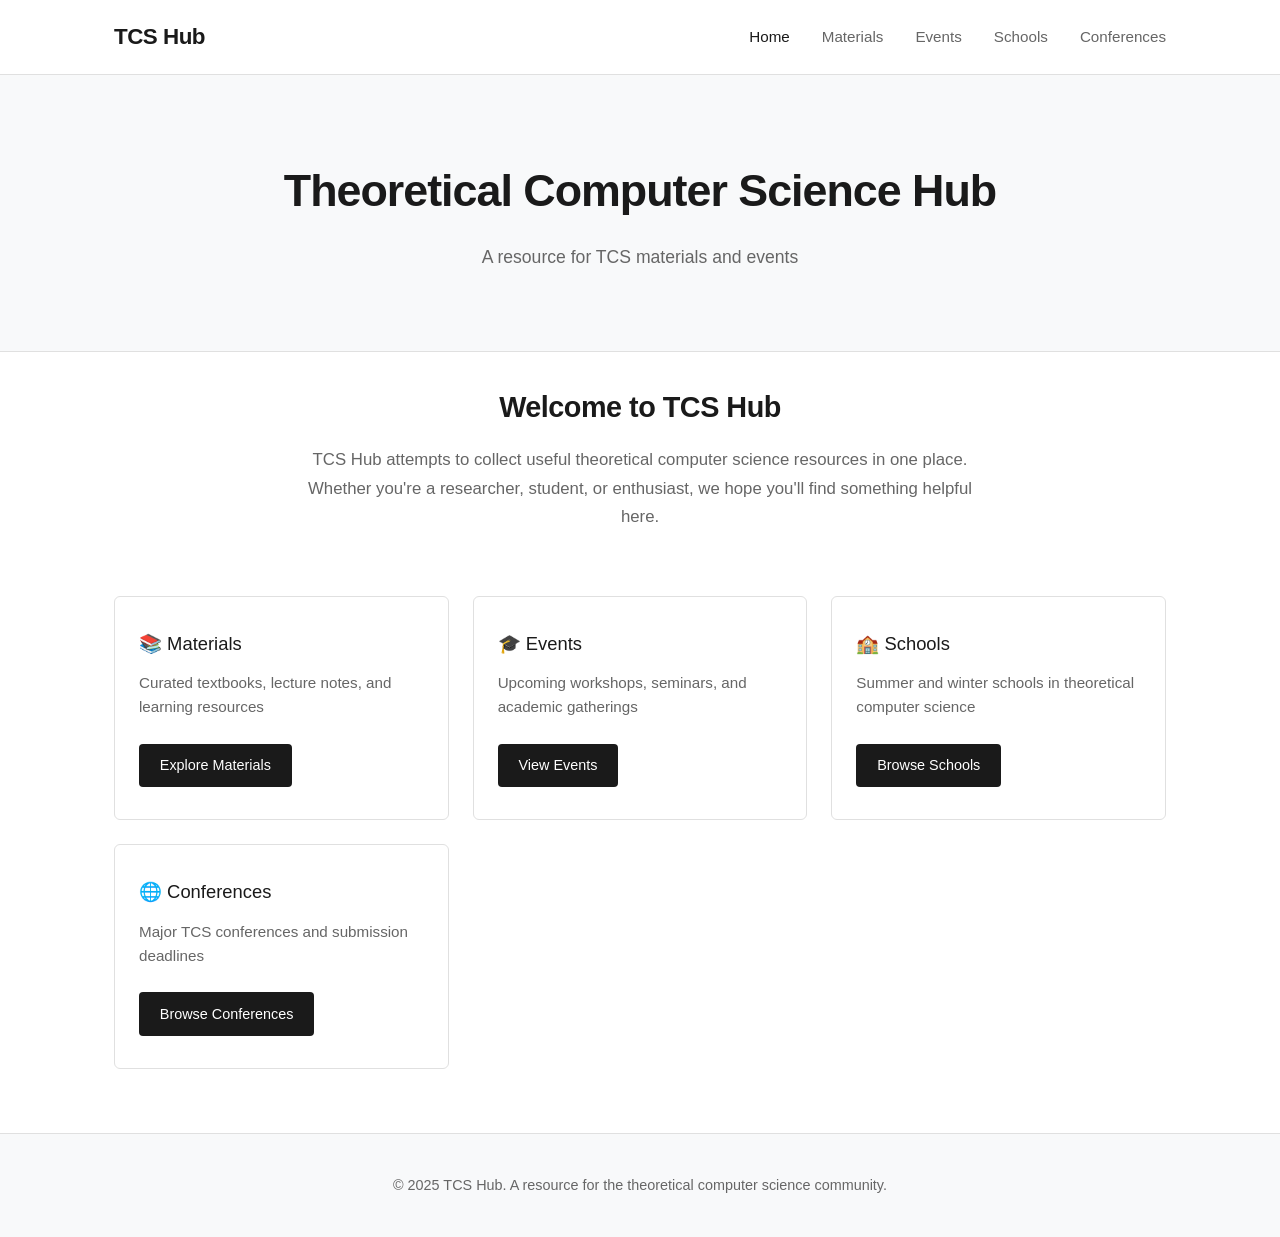
==== site/index.html @ 44e92fa2 "Created website structure" ====
<!DOCTYPE html>
<html lang="en">
<head>
    <meta charset="UTF-8">
    <meta name="viewport" content="width=device-width, initial-scale=1.0">
    <title>TCS Hub - Theoretical Computer Science Resources</title>
    <link rel="stylesheet" href="styles.css">
</head>
<body>
    <nav class="navbar">
        <div class="container">
            <h1 class="logo">TCS Hub</h1>
            <ul class="nav-links">
                <li><a href="index.html" class="active">Home</a></li>
                <li><a href="materials.html">Materials</a></li>
                <li><a href="events.html">Events</a></li>
                <li><a href="schools.html">Schools</a></li>
                <li><a href="conferences.html">Conferences</a></li>
            </ul>
        </div>
    </nav>

    <header class="hero">
        <div class="container">
            <h1>Theoretical Computer Science Hub</h1>
            <p class="subtitle">A resource for TCS materials and events</p>
        </div>
    </header>

    <main class="container">
        <section class="intro">
            <h2>Welcome to TCS Hub</h2>
            <p>TCS Hub attempts to collect useful theoretical computer science resources in one place. Whether you're a researcher, student, or enthusiast, we hope you'll find something helpful here.</p>
        </section>

        <section class="features">
            <div class="feature-grid">
                <div class="feature-card">
                    <h3>📚 Materials</h3>
                    <p>Curated textbooks, lecture notes, and learning resources</p>
                    <a href="materials.html" class="btn">Explore Materials</a>
                </div>
                <div class="feature-card">
                    <h3>🎓 Events</h3>
                    <p>Upcoming workshops, seminars, and academic gatherings</p>
                    <a href="events.html" class="btn">View Events</a>
                </div>
                <div class="feature-card">
                    <h3>🏫 Schools</h3>
                    <p>Summer and winter schools in theoretical computer science</p>
                    <a href="schools.html" class="btn">Browse Schools</a>
                </div>
                <div class="feature-card">
                    <h3>🌐 Conferences</h3>
                    <p>Major TCS conferences and submission deadlines</p>
                    <a href="conferences.html" class="btn">Browse Conferences</a>
                </div>
            </div>
        </section>
    </main>

    <footer>
        <div class="container">
            <p>&copy; 2025 TCS Hub. A resource for the theoretical computer science community.</p>
        </div>
    </footer>
</body>
</html>
---- site/styles.css ----
* {
    margin: 0;
    padding: 0;
    box-sizing: border-box;
}

:root {
    --primary-dark: #1a1a1a;
    --secondary-dark: #2d2d2d;
    --text-color: #333333;
    --text-light: #666666;
    --accent-blue: #5a7a95;
    --background: #ffffff;
    --background-light: #f8f9fa;
    --border-color: #e0e0e0;
    --hover-bg: #f5f5f5;
}

@media (prefers-color-scheme: dark) {
    :root {
        --primary-dark: #e8e8e8;
        --secondary-dark: #d0d0d0;
        --text-color: #e0e0e0;
        --text-light: #a0a0a0;
        --accent-blue: #7a9ab5;
        --background: #1a1a1a;
        --background-light: #242424;
        --border-color: #3a3a3a;
        --hover-bg: #2d2d2d;
    }
}

body {
    font-family: -apple-system, BlinkMacSystemFont, 'Segoe UI', 'Helvetica Neue', Arial, sans-serif;
    line-height: 1.6;
    color: var(--text-color);
    background-color: var(--background);
    font-size: 16px;
}

.container {
    max-width: 1100px;
    margin: 0 auto;
    padding: 0 24px;
}

/* Navigation */
.navbar {
    background-color: var(--background);
    padding: 1.2rem 0;
    border-bottom: 1px solid var(--border-color);
}

.navbar .container {
    display: flex;
    justify-content: space-between;
    align-items: center;
}

.logo {
    color: var(--primary-dark);
    font-size: 1.4rem;
    font-weight: 600;
    letter-spacing: -0.5px;
}

.nav-links {
    display: flex;
    list-style: none;
    gap: 2rem;
}

.nav-links a {
    color: var(--text-light);
    text-decoration: none;
    transition: color 0.2s ease;
    font-weight: 400;
    font-size: 0.95rem;
}

.nav-links a:hover {
    color: var(--text-color);
}

.nav-links a.active {
    color: var(--primary-dark);
    font-weight: 500;
}

/* Hero Section */
.hero {
    background-color: var(--background-light);
    padding: 5rem 0;
    text-align: center;
    border-bottom: 1px solid var(--border-color);
}

.hero h1 {
    font-size: 2.8rem;
    font-weight: 600;
    color: var(--primary-dark);
    margin-bottom: 1rem;
    letter-spacing: -1px;
}

.subtitle {
    font-size: 1.1rem;
    color: var(--text-light);
    font-weight: 400;
}

/* Main Content */
main {
    padding: 4rem 0;
    min-height: calc(100vh - 400px);
}

.intro {
    text-align: center;
    margin-bottom: 4rem;
    margin-top: 2rem;
    max-width: 700px;
    margin-left: auto;
    margin-right: auto;
}

.intro h2 {
    color: var(--primary-dark);
    margin-bottom: 1rem;
    font-size: 1.8rem;
    font-weight: 600;
    letter-spacing: -0.5px;
}

.intro p {
    color: var(--text-light);
    font-size: 1.05rem;
    line-height: 1.7;
}

/* Feature Grid */
.feature-grid {
    display: grid;
    grid-template-columns: repeat(auto-fit, minmax(260px, 1fr));
    gap: 1.5rem;
    margin-top: 2rem;
}

.feature-card {
    background: var(--background);
    border: 1px solid var(--border-color);
    border-radius: 6px;
    padding: 2rem 1.5rem;
    text-align: left;
    transition: all 0.2s ease;
}

.feature-card:hover {
    border-color: var(--accent-blue);
    box-shadow: 0 2px 12px rgba(0, 0, 0, 0.06);
}

.feature-card h3 {
    color: var(--primary-dark);
    margin-bottom: 0.8rem;
    font-size: 1.15rem;
    font-weight: 500;
}

.feature-card p {
    margin-bottom: 1.5rem;
    color: var(--text-light);
    font-size: 0.95rem;
    line-height: 1.6;
}

/* Buttons */
.btn {
    display: inline-block;
    padding: 0.65rem 1.3rem;
    background-color: var(--primary-dark);
    color: var(--background);
    text-decoration: none;
    border-radius: 4px;
    transition: all 0.2s ease;
    font-weight: 400;
    font-size: 0.9rem;
}

.btn:hover {
    background-color: var(--secondary-dark);
    transform: translateY(-1px);
}

/* Content Pages */
.page-header {
    background-color: var(--background-light);
    padding: 3rem 0;
    margin-bottom: 3rem;
    border-bottom: 1px solid var(--border-color);
}

.page-header h1 {
    color: var(--primary-dark);
    font-size: 2.2rem;
    font-weight: 600;
    margin-bottom: 0.5rem;
    letter-spacing: -0.5px;
}

.page-header p {
    color: var(--text-light);
    font-size: 1.05rem;
}

.content-section {
    margin-bottom: 3rem;
}

.content-section h2 {
    color: var(--primary-dark);
    margin-bottom: 1.5rem;
    font-size: 1.6rem;
    font-weight: 600;
    letter-spacing: -0.3px;
}

.content-section > p {
    color: var(--text-light);
    font-size: 1.05rem;
    line-height: 1.7;
    margin-bottom: 1rem;
}

.resource-list {
    list-style: none;
    margin-top: 1.5rem;
}

.resource-item {
    background: var(--background);
    border: 1px solid var(--border-color);
    border-left: 3px solid var(--accent-blue);
    padding: 1.5rem;
    margin-bottom: 1.2rem;
    border-radius: 4px;
    transition: all 0.2s ease;
}

.resource-item:hover {
    box-shadow: 0 2px 8px rgba(0, 0, 0, 0.05);
}

.resource-item h3 {
    color: var(--primary-dark);
    margin-bottom: 0.6rem;
    font-size: 1.1rem;
    font-weight: 500;
}

.resource-item p {
    color: var(--text-light);
    margin-bottom: 0.5rem;
    font-size: 0.95rem;
    line-height: 1.6;
}

.resource-item p strong {
    color: var(--text-color);
    font-weight: 500;
}

.resource-item a {
    color: var(--accent-blue);
    text-decoration: none;
    font-weight: 400;
    font-size: 0.95rem;
}

.resource-item a:hover {
    text-decoration: underline;
}

/* Footer */
footer {
    background-color: var(--background-light);
    color: var(--text-light);
    text-align: center;
    padding: 2.5rem 0;
    margin-top: 4rem;
    border-top: 1px solid var(--border-color);
    font-size: 0.9rem;
}

/* Responsive Design */
@media (max-width: 768px) {
    .navbar .container {
        flex-direction: column;
        gap: 1rem;
    }

    .nav-links {
        flex-wrap: wrap;
        justify-content: center;
        gap: 1.5rem;
    }

    .hero h1 {
        font-size: 2rem;
    }

    .subtitle {
        font-size: 1rem;
    }

    .feature-grid {
        grid-template-columns: 1fr;
    }

    .page-header h1 {
        font-size: 1.8rem;
    }
}
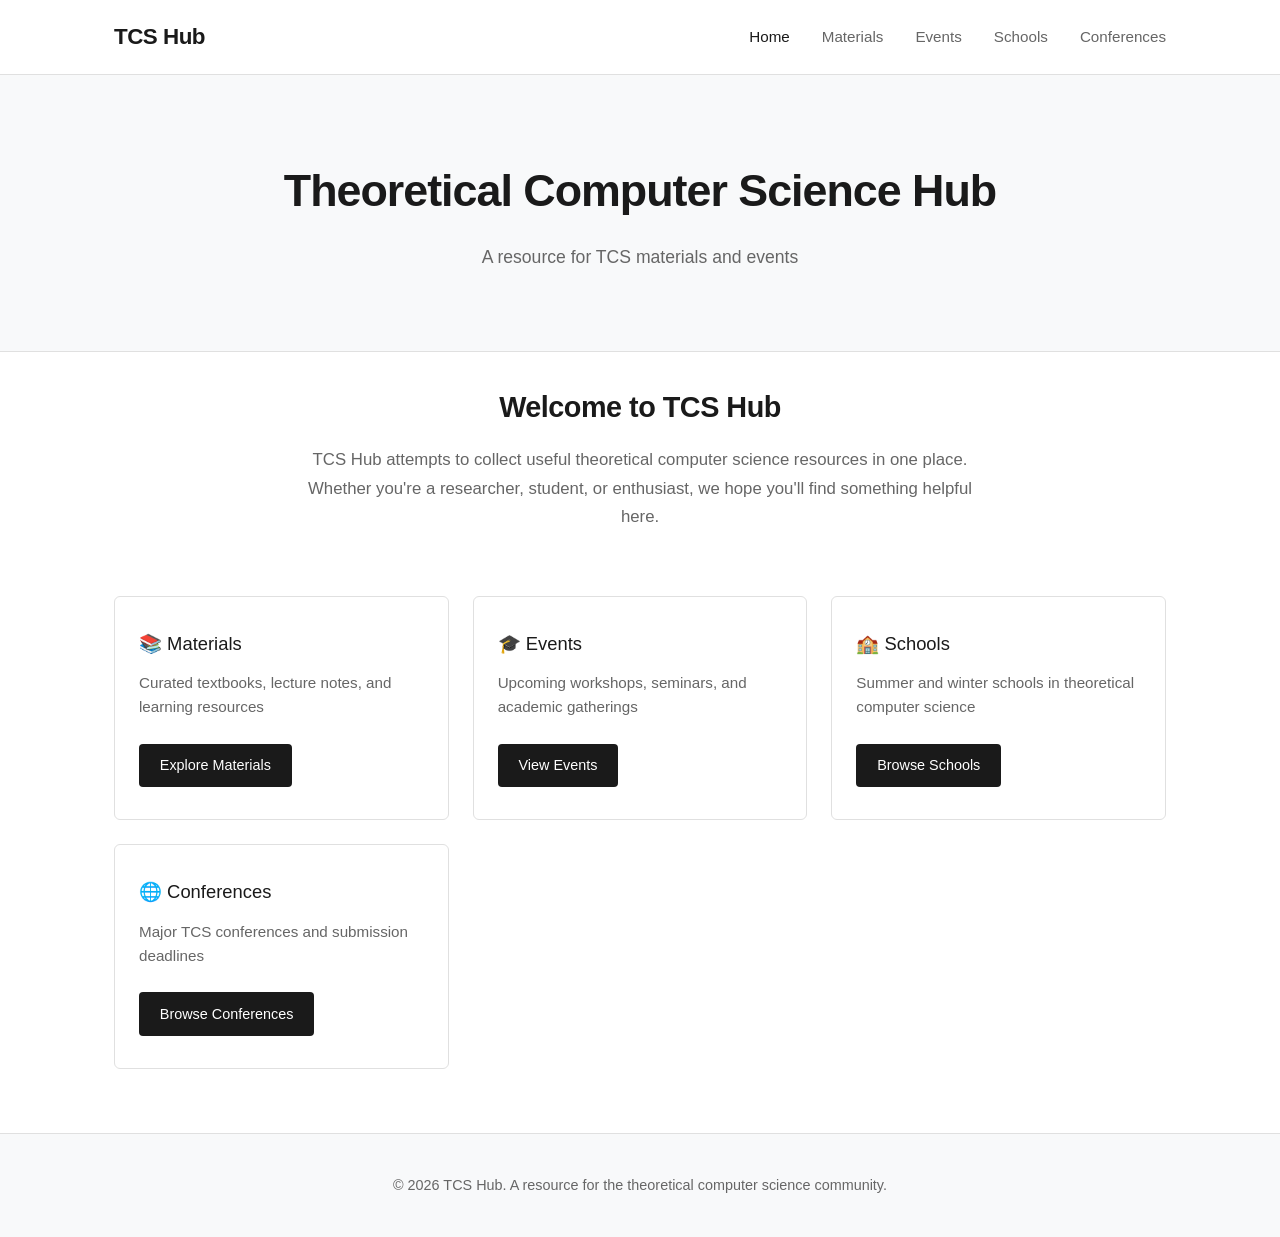
==== commit 30a5a466: "Dynamic year" ====
--- a/site/index.html
+++ b/site/index.html
@@ -61,8 +61,9 @@
 
     <footer>
         <div class="container">
-            <p>&copy; 2025 TCS Hub. A resource for the theoretical computer science community.</p>
+            <p>&copy; <span id="year"></span> TCS Hub. A resource for the theoretical computer science community.</p>
         </div>
     </footer>
+    <script src="script.js"></script>
 </body>
 </html>
